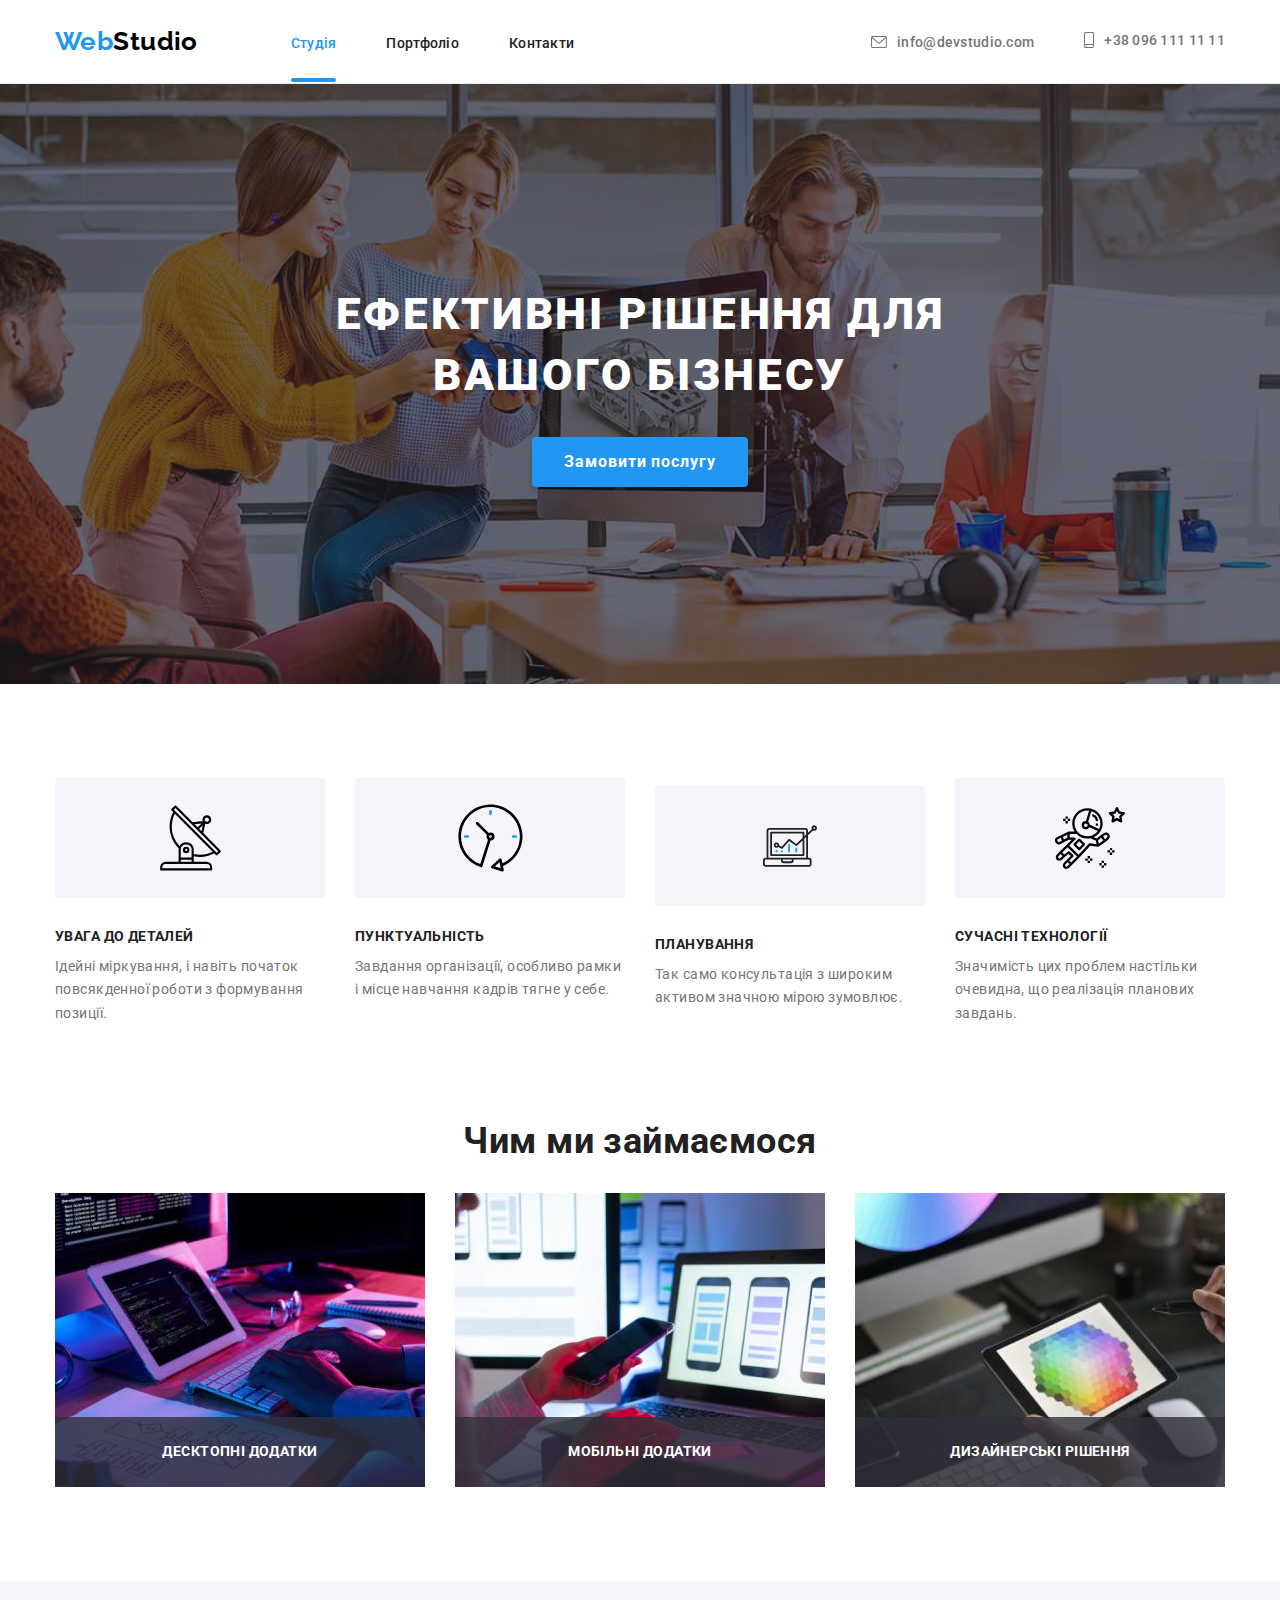
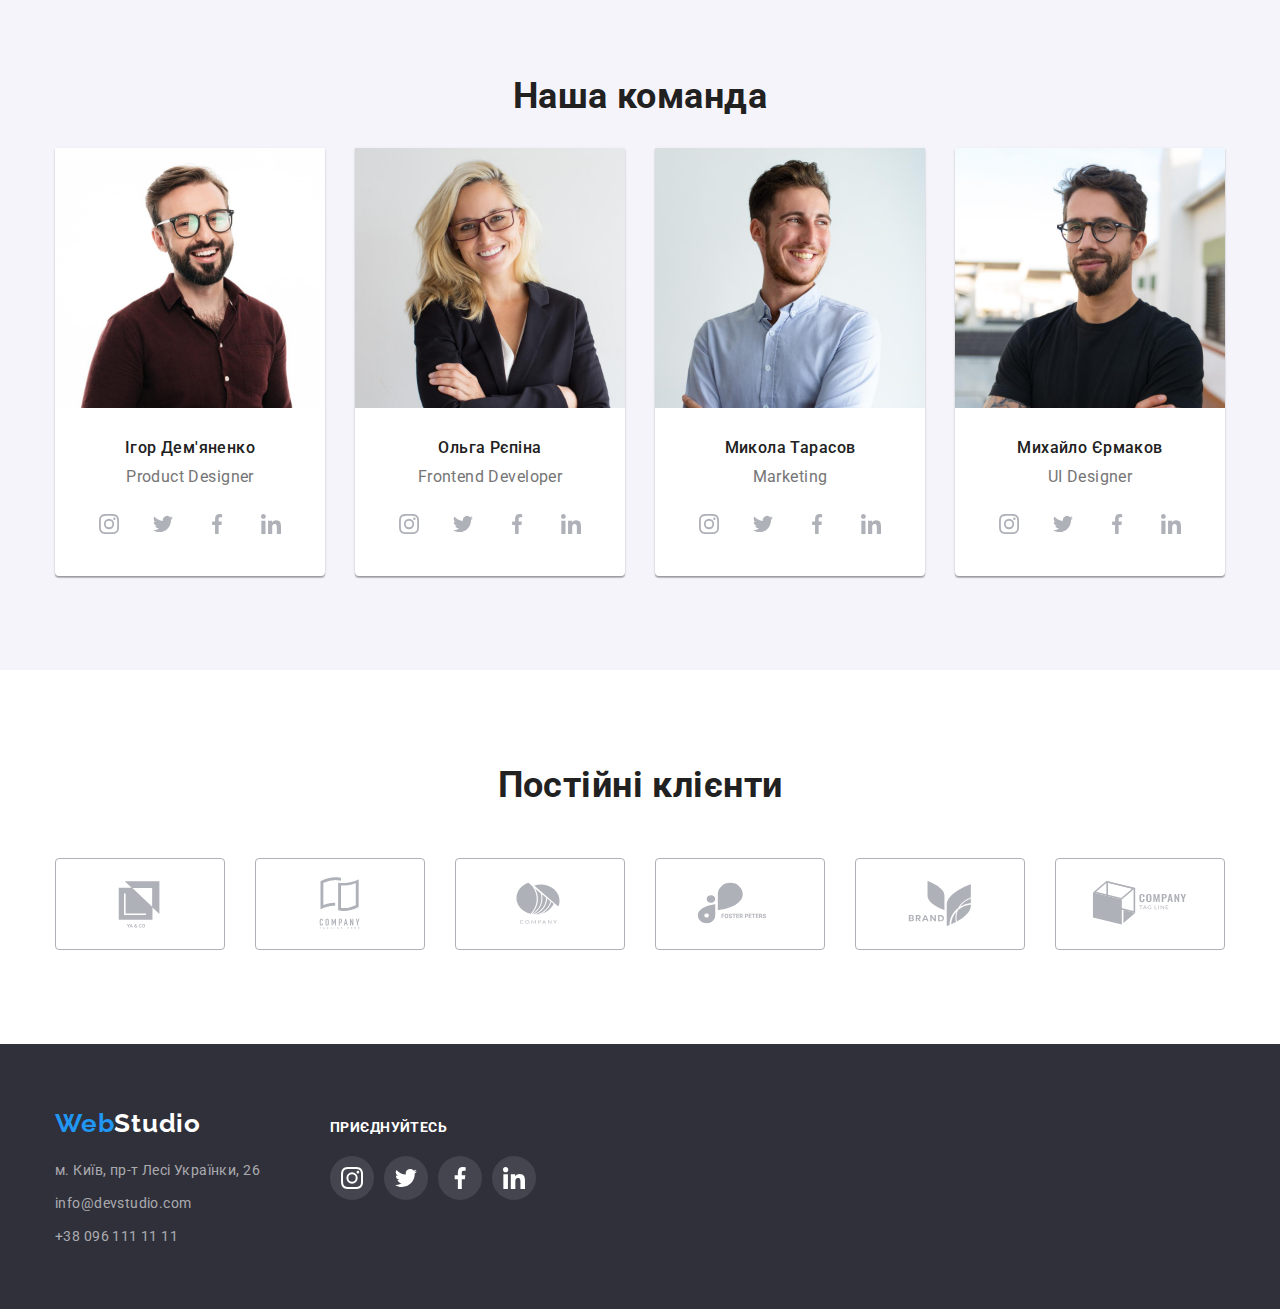
==== index.html @ 20149595 "Base" ====
<!DOCTYPE html>
<html lang="uk">

<head>
    <meta charset="UTF-8">
    <meta http-equiv="X-UA-Compatible" content="IE=edge">
    <meta name="viewport" content="width=device-width, initial-scale=1.0">
    <link rel="preconnect" href="https://fonts.googleapis.com">
    <link rel="preconnect" href="https://fonts.gstatic.com" crossorigin>
    <link
        href="https://fonts.googleapis.com/css2?family=Raleway:wght@400;700&family=Roboto:wght@400;500;700;900&display=swap"
        rel="stylesheet">    
    <title>Студія</title>
    <link rel="stylesheet" href="https://cdnjs.cloudflare.com/ajax/libs/modern-normalize/1.1.0/modern-normalize.min.css">
        <link rel="stylesheet" href="css/styles.css">

</head>

<body>

    <!-- Site header -->
    <header class="header">
        <div class="container main-nav">
            <nav class="nav">
                <a class="nav-logo" href="./index.html"><span class="web">Web</span><span
                        class="studio-nav">Studio</span></a>
    
                <ul class="site-nav list">
                    <li class="item"><a class="underline current" href="./index.html">Студія</a>
                    </li>
                    <li class="item"><a class="underline" href="./portfolio.html">Портфоліо</a></li>
                    <li class="item"><a class="underline" href="/contact">Контакти</a></li>
                </ul>
            </nav>
    
            <ul class="link-contact list">
                
                <li class="contact-item">
                    <a class="contact" href="mailto:info@devstudio.com">
                    <svg class="icon-nav-1" width="16px" height="12px">
                        <use href="./images/symbol-defs.svg#icon-envelope">
                        </use>
                    </svg>info@devstudio.com
                    </a>    
                </li>

                <li class="contact-item"><a class="contact" href="tel:+380961111111">
                <svg class="icon-nav-2" width="10px" height="16px">
                    <use href="./images/symbol-defs.svg#icon-smartphone">
                    </use>
                </svg>+38 096 111 11 11
                </a>
            </li>
            </ul>
        </div>
    </header>
    <main>

        <!--Hero-->
<section  class="hero">
    <h1 class="hero-title">Ефективні рішення для <br /> вашого бізнесу</h1>
    <button class="hero-button" type="button" data-modal-open>
        Замовити послугу       
    </button>
            
<div class="backdrop  is-hidden" data-modal>
    <div class="modal">
                <button class="modal-button" data-modal-close>
                    <svg width="17" height="17">
                    <use href="./images/symbol-defs-close.svg#icon-close-black-1-1">
                    </use>
                </button>
    </div>
</div>

</section>

     
<!-- Features -->
        <section class="features">
            <h2 class="is-hidden">Особливості</h2>

<div class="container">
    <ul class="list">

        <!-- feature-1 -->
        <li class="feature">

            <div class="feature-container">
                <svg class="features-item" width="65" height="70">
                    <use href="./images/symbol-defs.svg#icon-antenna">
                    </use>
                </svg>
            </div>
            
            <h3 class="feature-title">УВАГА ДО ДЕТАЛЕЙ</h3>
            <p class="feature-text">
                Ідейні міркування, і навіть початок повсякденної роботи з формування позиції.
            </p>
        </li>

        <!-- feature-2 -->
        <li class="feature">

            <div class="feature-container">
                <svg class="features-item" width="67" height="70">
                    <use href="./images/symbol-defs.svg#icon-clock">
                    </use>
                </svg>
            </div>
            
            <h3 class="feature-title">ПУНКТУАЛЬНІСТЬ</h3>
            <p class="feature-text">
                Завдання організації, особливо рамки і місце навчання кадрів тягне у себе.
            </p>
        </li>

        <!-- feature-3 -->
        <li class="feature">

            <div class="feature-container">
                <svg class="features-item" width="70" height="54">
                    <use href="./images/symbol-defs.svg#icon-diagram">
                    </use>
                </svg>
            </div>
            
            <h3 class="feature-title">ПЛАНУВАННЯ</h3>
            <p class="feature-text">
                Так само консультація з широким активом значною мірою зумовлює.
            </p>
        </li>

        <!-- feature-4 -->
        <li class="feature">

            <div class="feature-container">
                <svg class="features-item" width="70" height="70">
                    <use href="./images/symbol-defs.svg#icon-astronaut">
                    </use>
                </svg>
            </div>
            
            <h3 class="feature-title">СУЧАСНІ ТЕХНОЛОГІЇ</h3>
            <p class="feature-text">
                Значимість цих проблем настільки очевидна, що реалізація планових завдань.
            </p>

        </li>
</ul>
            </div>
        </section>

                <!-- work -->
        <section class="work">
            <div class="container">
                <h2 class="work-title">
                            Чим ми займаємося
                </h2>
                        <ul class="list box">
                            <li class="work-item">
                                <div class="img-box">
                                    <img src="images/img1.jpg" alt="робота на клавіатурі перед монітором" class="work-foto" width="370">
                                    <p class="label">Десктопні додатки</p>
                                </div>
                                
                            </li>
                            <li class="work-item">
                                <div class="img-box">
                                    <img src="images/img2.jpg" alt="робота на телефоны" class="work-foto" width="370">
                                    <p class="label">Мобільні додатки</p>
                                </div>
                                
                            </li>
                            <li class="work-item">
                                <div class="img-box">
                                    <img src="images/img3.jpg" alt="робота на планшеты" class="work-foto" width="370">
                                    <p class="label">Дизайнерські рішення</p>
                                    </li>
                                </div>
                                
                        </ul>

            </div>
                    
        </section>
      
                <!-- team -->
        <section class="team">
            <div class="container">
                <h2 class="team-title">
                    Наша команда
                </h2>

                <ul class="list">
                    <!-- Team card 1 -->

                    <li class="team-card">
                        <img src="images/img4.jpg" alt="робота на клавіатурі перед монітором" width="270">
                        <h3 class="team-title-foto">Ігор Дем'яненко</h3>
                        <p class="team-text-foto">Product Designer</p>
                        <ul class="actions-team">
                            <li class="actions-retreat">
                                <a class="social-link-team" href="https://www.instagram.com/" target="_blank">
                                    <svg class="social-icon-team" width="20px" height="20px">
                                        <use href="./images/symbol-defs.svg#icon-instagram">
                                        </use>
                                    </svg>
                                </a>
                        
                            </li>
                            <li class="actions-retreat">
                                <a class="social-link-team" href="https://twitter.com/" target="_blank">
                                    <svg class="social-icon-team" width="20px" height="20px">
                                        <use href="./images/symbol-defs.svg#icon-twitter">
                                        </use>
                                    </svg>
                                </a>
                            </li>
                        
                            <li class="actions-retreat">
                                <a class="social-link-team" href="https://www.facebook.com/" target="_blank">
                                    <svg class="social-icon-team"  width="20px" height="20px">
                                        <use href="./images/symbol-defs.svg#icon-facebook">
                                        </use>
                                    </svg>
                                </a>
                            </li>
                        
                            <li class="actions-retreat">
                                <a class="social-link-team" href="https://www.linkedin.com/ target=" _blank">
                                    <svg class="social-icon-team"  width="20px" height="20px">
                                        <use href="./images/symbol-defs.svg#icon-linkedin">
                                        </use>
                                    </svg>
                                </a>
                            </li>
                        </ul>

                    </li>


                    <!-- Team card 2 -->
                    <li class="team-card">
                        <img src="images/img5.jpg" alt="робота на клавіатурі перед монітором" width="270">
                        <h3 class="team-title-foto">Ольга Рєпіна</h3>
                        <p class="team-text-foto">Frontend Developer</p>
                        <ul class="actions-team">
                            <li class="actions-retreat">
                                <a class="social-link-team" href="https://www.instagram.com/" target="_blank">
                                    <svg class="social-icon-team" width="20px" height="20px">
                                        <use href="./images/symbol-defs.svg#icon-instagram">
                                        </use>
                                    </svg>
                                </a>
                        
                            </li>
                            <li class="actions-retreat">
                                <a class="social-link-team" href="https://twitter.com/" target="_blank">
                                    <svg class="social-icon-team" width="20px" height="20px">
                                        <use href="./images/symbol-defs.svg#icon-twitter">
                                        </use>
                                    </svg>
                                </a>
                            </li>
                        
                            <li class="actions-retreat">
                                <a class="social-link-team" href="https://www.facebook.com/" target="_blank">
                                    <svg class="social-icon-team" width="20px" height="20px">
                                        <use href="./images/symbol-defs.svg#icon-facebook">
                                        </use>
                                    </svg>
                                </a>
                            </li>
                        
                            <li class="actions-retreat">
                                <a class="social-link-team" href="https://www.linkedin.com/ target=" _blank">
                                    <svg class="social-icon-team" width="20px" height="20px">
                                        <use href="./images/symbol-defs.svg#icon-linkedin">
                                        </use>
                                    </svg>
                                </a>
                            </li>
                        </ul>
                    </li>

                    <!-- Team card 3 -->
                    <li class="team-card">
                        <img src="images/img6.jpg" alt="робота на клавіатурі перед монітором" width="270">
                        <h3 class="team-title-foto">Микола Тарасов</h3>
                        <p class="team-text-foto">Marketing</p>
                        <ul class="actions-team">
                            <li class="actions-retreat">
                                <a class="social-link-team" href="https://www.instagram.com/" target="_blank">
                                    <svg class="social-icon-team" width="20px" height="20px">
                                        <use href="./images/symbol-defs.svg#icon-instagram">
                                        </use>
                                    </svg>
                                </a>
                        
                            </li>
                            <li class="actions-retreat">
                                <a class="social-link-team" href="https://twitter.com/" target="_blank">
                                    <svg class="social-icon-team" width="20px" height="20px">
                                        <use href="./images/symbol-defs.svg#icon-twitter">
                                        </use>
                                    </svg>
                                </a>
                            </li>
                        
                            <li class="actions-retreat">
                                <a class="social-link-team" href="https://www.facebook.com/" target="_blank">
                                    <svg class="social-icon-team" width="20px" height="20px">
                                        <use href="./images/symbol-defs.svg#icon-facebook">
                                        </use>
                                    </svg>
                                </a>
                            </li>
                        
                            <li class="actions-retreat">
                                <a class="social-link-team" href="https://www.linkedin.com/ target=" _blank">
                                    <svg class="social-icon-team" width="20px" height="20px">
                                        <use href="./images/symbol-defs.svg#icon-linkedin">
                                        </use>
                                    </svg>
                                </a>
                            </li>
                        </ul>
                    </li>

                    <!-- Team card 4 -->
                    <li class="team-card">
                        <img src="images/img7.jpg" alt="робота на клавіатурі перед монітором" width="270">
                        <h3 class="team-title-foto">Михайло Єрмаков</h3>
                        <p class="team-text-foto">UI Designer</p>
                        <ul class="actions-team">
                            <li class="actions-retreat">
                                <a class="social-link-team" href="https://www.instagram.com/" target="_blank">
                                    <svg class="social-icon-team" width="20px" height="20px">
                                        <use href="./images/symbol-defs.svg#icon-instagram">
                                        </use>
                                    </svg>
                                </a>
                        
                            </li>
                            <li class="actions-retreat">
                                <a class="social-link-team" href="https://twitter.com/" target="_blank">
                                    <svg class="social-icon-team" width="20px" height="20px">
                                        <use href="./images/symbol-defs.svg#icon-twitter">
                                        </use>
                                    </svg>
                                </a>
                            </li>
                        
                            <li class="actions-retreat">
                                <a class="social-link-team" href="https://www.facebook.com/" target="_blank">
                                    <svg class="social-icon-team" width="20px" height="20px">
                                        <use href="./images/symbol-defs.svg#icon-facebook">
                                        </use>
                                    </svg>
                                </a>
                            </li>
                        
                            <li class="actions-retreat">
                                <a class="social-link-team" href="https://www.linkedin.com/ target=" _blank">
                                    <svg class="social-icon-team" width="20px" height="20px">
                                        <use href="./images/symbol-defs.svg#icon-linkedin">
                                        </use>
                                    </svg>
                                </a>
                            </li>
                        </ul>
                    </li>

                </ul>
            </div>
        </section>

        <!-- customers -->
        <section class="customers">
            <div class="container">
                <h2 class="customers-title">
                    Постійні клієнти
                </h2>
                     
                        <ul class="customers-list">
                            
        <!-- customer 1 -->
                            <li class="client">
                                <a class="company-link" href="" target="_blank">
                                    <svg class="company-logo" width="106" height="60">
                                        <use href="./images/symbol-defs.svg#icon-logo-1">
                                        </use>
                                    </svg>
                                </a>


    <!-- customer 2 -->
                        <li class="client">
                            <a class="company-link" href="" target="_blank">
                                <svg class="company-logo" width="106" height="60">
                                    <use href="./images/symbol-defs.svg#icon-logo-2">
                                    </use>
                                </svg>
                            </a>

    <!-- customer 3 -->
                <li class="client">
                    <a class="company-link" href="" target="_blank">
                        <svg class="company-logo" width="106" height="60">
                            <use href="./images/symbol-defs.svg#icon-logo-3">
                            </use>
                        </svg>
                    </a>

    <!-- customer 4 -->
        <li class="client">
            <a class="company-link" href="" target="_blank">
                <svg class="company-logo" width="106" height="60">
                    <use href="./images/symbol-defs.svg#icon-logo-4">
                    </use>
                </svg>
            </a>

    <!-- customer 5 -->
            <li class="client">
                <a class="company-link" href="" target="_blank">
                    <svg class="company-logo" width="106" height="60">
                        <use href="./images/symbol-defs.svg#icon-logo-5">
                        </use>
                    </svg>
                </a>

    <!-- customer 6 -->
                <li class="client">
                    <a class="company-link" href="" target="_blank">
                        <svg class="company-logo" width="106" height="60">
                            <use href="./images/symbol-defs.svg#icon-logo-6">
                            </use>
                        </svg>
                    </a>
                </ul>
            </div>
        </section>

    </main>

    <!--  Footer -->
    <footer class="footer">
        <div class="container">
            <div class="list">
                <!-- address -->
                <div>
                    <!-- Logo -->
                    <a class="webstudio-footer underline" href="./index.html"><span class="web">Web</span><span
                            class="studio">Studio</span></a>
                
                    <!-- address -->
                    <address class="address">
                        <ul class="link-footer">
                            <li class="address-link"><a
                                    href="https://www.google.com/maps/place/%D0%B1%D1%83%D0%BB%D1%8C%D0%B2%D0%B0%D1%80+%D0%9B%D0%B5%D1%81%D1%96+%D0%A3%D0%BA%D1%80%D0%B0%D1%97%D0%BD%D0%BA%D0%B8,+26,+%D0%9A%D0%B8%D1%97%D0%B2,+02000/data=!4m2!3m1!1s0x40d4cf0e033ecbe9:0x57a4dffefec77da0?sa=X&ved=2ahUKEwiPptK92_36AhXBwosKHbMfA9IQ8gF6BAgJEAE"
                                    target="_blank">м. Київ, пр-т Лесі Українки, 26</a></li>
                            <li class="address-link"><a href="mailto:info@devstudio.com">info@devstudio.com</a></li>
                            <li class="address-link"><a href="tel:+380961111111">+38 096 111 11 11</a></li>
                        </ul>
                
                    </address>
                </div>
                
                
                <div class="socials">
                    <!-- Social actions -->
                    <p class="social-title">
                            приєднуйтесь
                    </p>
                        <ul class="actions">
                            <li class="actions-retreat">
                                <a class="social-link" href="https://www.instagram.com/" target="_blank">
                                    <svg class="social-icon" width="22" height="22">
                                        <use href="./images/symbol-defs.svg#icon-instagram">
                                        </use>
                                    </svg>
                                </a>
                
                            </li>
                            <li class="actions-retreat">
                                <a class="social-link" href="https://twitter.com/" target="_blank">
                                    <svg class="social-icon" width="22" height="22">
                                        <use href="./images/symbol-defs.svg#icon-twitter">
                                        </use>
                                    </svg>
                                </a>
                            </li>
                
                            <li class="actions-retreat">
                                <a class="social-link" href="https://www.facebook.com/" target="_blank">
                                    <svg class="social-icon" width="22" height="22">
                                        <use href="./images/symbol-defs.svg#icon-facebook">
                                        </use>
                                    </svg>
                                </a>
                            </li>
                
                            <li class="actions-retreat">
                                <a class="social-link" href="https://www.linkedin.com/ target=" _blank">
                                    <svg class="social-icon" width="22" height="22">
                                        <use href="./images/symbol-defs.svg#icon-linkedin">
                                        </use>
                                    </svg>
                                </a>
                            </li>
                </div>
            </div>
         </div>
    </footer>
<script src="./js/modal.js"></script>
</body>

</html>
---- css/styles.css ----
html {
    box-sizing: border-box;
    
}

*,
*::before,
*::after {
    box-sizing: inherit;
}

/* color themes */
:root {
    --link-color: #2196F3;
    --text-color: #212121;
    --studio-nav-color: #000000;
    --text-main-color: #757575;
    --background-color: #FFFFFF;
    --link-footer-color: rgba(255, 255, 255, 0.6);
    --footer-portfolio-color: #2F303A;
    --about-backgraund-color: #F5F5F5;
    --backgraund-team-color: #F5F4FA;
    --projet-border-color: #EEEEEE;
    --box-shadow: rgba(0, 0, 0, 0.12);
    --main-button-color: #188CE8;
    --box-shadow-main-button: rgba(0, 0, 0, 0.12);
    --border-bottom-color: #ECECEC;
    --backgraund-social-color: rgba(255, 255, 255, 0.1);
    --actions-team-color: #AFB1B8;
    --social-actions-color: #2F303A;
    --product-actions-color: rgba(33, 150, 243, 0.9);
    --label-bg-collor:rgba(47, 48, 58, 0.8);
}


/* встановлюэмо фон і шрифт */
body {
    margin: 0;
    font-family: 'Roboto', sans-serif;
    background-color: var(--background-color);
    font-size: 14px;
    line-height: 1.7;
    letter-spacing: 0.03em;
    color: var(--text-main-color);
        }

        /* Утиліти */

.container {
    width: 1200px;
    padding-left: 15px;
    padding-right: 15px;
    margin: 0 auto;
}

                .container ul{
                    list-style: none;
                }

.list {
    display: flex;
    align-items: baseline;
    padding: 0;
    margin: 0;
}

.work-title,
.team-title,
.customers-title {

    font-weight: 700;
    font-size: 36px;
    line-height: 1.2;
    text-align: center;
    color: var(--text-color);
    margin-bottom: 50;
    margin-top: 0;
}

/* Main-Nav */
.main-nav {
    display: flex;
    align-items: center;
    
}

.nav {
    display: flex;
    align-items: center;
}
/* Nav */

.site-nav {
    display: flex;
    margin-left: 93px;
    
}

.site-nav .item:not(:last-child)
{
    margin-right: 50px
}

.site-nav a{
    display: block;

    font-weight: 500;
        font-size: 14px;
        line-height: 1.2;
        letter-spacing: 0.02em;
        text-decoration: none;
    color: var(--text-color);
    transition: color 250ms cubic-bezier(0.4, 0, 0.2, 1);
}

.site-nav a:hover,
.site-nav a:focus {
    color: var(--link-color);
}

.site-nav .underline.current {
    color: var(--link-color);
    position: relative;
        }

.link-contact {
    display: flex;
    margin-left: auto;
}

/* Робимо лівий margin для всіх елементів окрім першого */
.link-contact .contact-item + .contact-item {
    margin-left: 50px;
}

.underline {
    display: block;
      }

.underline.current::after {

        display: inline-block;
        position: absolute;
        content: "";
        left: 0px;
        bottom: 0px;
    
        width: 100%;
        height: 4px;
    
        border-radius: 2px;
        background-color: var(--link-color);
}

.contact {
    display: flex;
    align-items: center;
    color: var(--text-main-color);
    text-decoration: none;
    transition: color 250ms cubic-bezier(0.4, 0, 0.2, 1);
  }

.contact-item {
    display: inline-flex;
    align-items: center;
    padding-top: 32px;
    padding-bottom: 32px;

    font-weight: 500;
    font-size: 14px;
    line-height: 1.2;
    letter-spacing: 0.02em;
    }

.icon-nav-1,
.icon-nav-2 {   
    fill: currentColor;
    margin-right: 10px;
}

.contact:hover,
.contact:focus {
    color: var(--link-color);
}

.header {
       /* header line  */
           border-bottom-width: 1px;
    border-bottom-style: solid;
    border-bottom-color: var(--border-bottom-color);
   }

.nav-logo {    
    display: block;
    padding-top: 24px;
    padding-bottom: 24px;

    font-family: 'Raleway', sans-serif;
    font-weight: 700;
    font-size: 26px;
    line-height: 1.2;
    text-decoration: none;
}

.web {
    color: var(--link-color);
}

.studio {
    color: var(--background-color);
}

.studio-nav {
    color: var(--studio-nav-color);
}

.item a {
    padding-top: 34px;
    padding-bottom: 30px;
}

/* hero */

.hero {  
    padding-top: 200px;
    padding-bottom: 200px;
    margin-left: auto;
    margin-right: auto;
    margin-top: 0;
    
    height: 600px;
    max-width: 1600px;
    text-align: center;
    background-repeat: no-repeat;
    background-color: var(--footer-portfolio-color);
    background-position: center;
    background-image: linear-gradient(to right,
            rgba(47, 48, 58, 0.4),
            rgba(47, 48, 58, 0.4)),
        url("../images/herobackgraund.jpg");
        
}

.hero-title {
        margin-bottom: 30px;
        margin-top: 0;
        font-weight: 900;
        font-size: 44px;
        line-height: 1.4;
        letter-spacing: 0.06em;
        text-transform: uppercase;    
        color: var(--background-color);
        
}

.hero-button {
    padding: 10px 32px;
   
        
    font-family: inherit;
    font-weight: 700;
    font-size: 16px;
    line-height: 1.9;
    letter-spacing: 0.06em;
        background-color: var(--link-color);
    box-shadow: 0px 4px 4px var(--box-shadow-main-button);
    border: none;
    border-radius: 4px;
    color: var(--background-color);
    cursor: pointer;
    transition: box-shadow 250ms cubic-bezier(0.4, 0, 0.2, 1), background-color 250ms cubic-bezier(0.4, 0, 0.2, 1), border-radius 250ms cubic-bezier(0.4, 0, 0.2, 1);
   
    }

.hero-button:hover,
.hero-button:focus {
    background-color: var(--main-button-color);
    box-shadow: 0px 4px 4px var(--box-shadow-main-button);
    border-radius: 4px
}


.about-backgraund {   
    background-color: var(--about-backgraund-color);
}

.backdrop {
    position: fixed;
    top: 0;
    left: 0;
    
    width: 100%;
    height: 100%;

    background-color: rgba(0, 0, 0, 0.2);
}

.backdrop.is-hidden {
    opacity: 0;
    pointer-events: none;
}

    .modal {
        position: absolute;
        top: 50%;
        left: 50%;
        transform: translate(-50%, -50%);
        padding: 15px;

        min-width: 528px;
        min-height: 581px;

            background-color: var(--background-color);
            box-shadow: 0px 1px 3px rgba(0, 0, 0, 0.12), 0px 1px 1px rgba(0, 0, 0, 0.14), 0px 2px 1px rgba(0, 0, 0, 0.2);
            border-radius: 4px;

    }

    .modal-button {
        position: absolute;
        display: flex;
        justify-content: center;
        align-items: center;
        padding: 0;
        top: 8px;
        right: 8px;

        width: 30px;
        height: 30px;

        border: 1px solid rgba(0, 0, 0, 0.1);
        cursor: pointer;
        border-radius: 50%;
        background-color: var(--background-color);
        fill: var(--studio-nav-color);

            }
                 

/* features */

.feature {
    display: block;
    margin-right: 30px;
}
        .feature:nth-child(4n) {
            margin-right: 0;
        }

.feature-container {
    display: flex;
    align-items: center;
    justify-content: center;

    width: 270px;
    height: 120px;

    background-color: var(--backgraund-team-color);
    border-radius: 4px;
}

.features-item {
    background-color: var(--backgraund-team-color);
   }

.features {
    
    padding-bottom: 94px;
    padding-top: 94px;

    font-size: 14px;
    line-height: 1.7;
}

.feature-title {
    margin-top: 30px;
    margin-bottom: 10px;

    font-weight: 700;
    font-size: 14px;
    line-height: 1.2;

    text-transform: uppercase;
    color: var(--text-color);
}

.feature-text {
margin-top: 0;
margin-bottom: 0;
}

.list .features-item+.features-item {
    margin-left: 30px;
}

/* work */

.project-container, .team-card, .list img {
    display: block;
    width: 100%;
    height: auto

}
.work {
    padding-bottom: 94px;
    padding-top:0;
}

.list .work-item+.work-item {
    margin-left: 30px;
}

.img-box {
position: relative;
}

.label {
    position: absolute;
    bottom: 0;
    margin: 0;
    padding-top: 27px;
    padding-bottom: 27px;

        width: 100%;
        font-weight: 700;
        font-size: 14px;
        line-height: 1.14;
        text-align: center;
        text-transform: uppercase;

        color: var(--background-color);
        background-color: var(--label-bg-collor);
}

/* team */
.team {
  background-color: var(--backgraund-team-color);
padding-bottom: 94px;
padding-top: 94px;
}

.list .team-card+.team-card {
    margin-left: 30px;
}
.team-card {  
    
        background-color: var(--background-color);
        box-shadow: 0px 1px 3px var(--box-shadow), 0px 1px 1px rgba(0, 0, 0, 0.14), 0px 2px 1px rgba(0, 0, 0, 0.2);
        border-radius: 0px 0px 4px 4px;
        margin-top: 0;
} 

.team-title-foto {

    font-weight: 500;
    font-size: 16px;
    line-height: 1.2;
    text-align: center;
    color: var(--text-color);
    margin-bottom: 10px;
        margin-top: 0;
        padding-top: 30px;
}

.team-text-foto {
    font-size: 16px;
    line-height: 1.2;
    text-align: center;
    color: var(--text-main-color);
    margin-bottom: 16px;
        margin-top: 0;
    }

.actions-team {

    display: flex;
    padding: 0 32px 30px;
    margin: 0;
}

.social-link-team {
    display: flex;
    padding: 0;
    border: none;
    cursor: pointer;
    width: 44px;
    height: 44px;
    border-radius: 50%;
    fill: var(--actions-team-color);
    background-color: var(--background-color);
    align-items: center;
    justify-content: center;
    transition: fill 250ms cubic-bezier(0.4, 0, 0.2, 1), background-color 250ms cubic-bezier(0.4, 0, 0.2, 1);    
}

.social-link-team:hover,
.social-link-team:focus
 {
    fill: var(--background-color);
    background-color: var(--link-color);
}

/* customers */

.customers {
    padding-top: 94px;
    padding-bottom: 94px;
}

.customers-title {
    margin-bottom: 50px;
    
        font-weight: 700;
        font-size: 36px;
        line-height: 1.2;
        text-align: center;
        color: var(--text-color);
}

.customers-list {
display: flex;
    padding: 0 0;
    margin: 0;
    background-color: var(--background-color);
}

.client {
    margin-right: 30px;
}

.client:last-child {
    margin-right: 0;
}

.company-link {
display: flex;
    padding: 0;
    border: none;
    cursor: pointer;
    width: 170px;
    height: 92px;
    fill: var(--actions-team-color);
    background-color: var(--background-color);
    align-items: center;
    justify-content: center;
    border: 1px solid var(--actions-team-color);
    border-radius: 4px;
    transition: fill 250ms cubic-bezier(0.4, 0, 0.2, 1), border-color 250ms cubic-bezier(0.4, 0, 0.2, 1);
}

            .company-link:hover,
            .company-link:focus {
                fill: var(--link-color);
                border-color: var(--link-color);
            }

/* Portfolio */

.section {
    padding-bottom: 94px;
    padding-top: 94px;
}

/* pointers */
.is-hidden {
       position: absolute;
        width: 1px;
        height: 1px;
        margin: -1px;
        border: 0;
        padding: 0;
        white-space: nowrap;
        clip-path: inset(100%);
        clip: rect(0 0 0 0);
        overflow: hidden;
    }

.filter-list {
    display: flex;
    justify-content: center;
    padding: 0;
}

.pointers {
    margin-top: 0;
    margin-bottom: 50px;
    }

.pointers button {

    padding: 6px 22px;
        
    background-color: var(--backgraund-team-color);
    font-weight: 500;
    border-radius: 4px;
    font-size: 16px;
    line-height: 1.6;
    color: var(--text-color);
    border: none;
    cursor: pointer;
    transition: background-color 250ms cubic-bezier(0.4, 0, 0.2, 1), box-shadow 250ms cubic-bezier(0.4, 0, 0.2, 1);
}

.pointers button:hover,
.pointers button:focus {
    background-color: var(--link-color);
        box-shadow: 0px 3px 1px rgba(0, 0, 0, 0.1), 0px 1px 2px rgba(0, 0, 0, 0.08), 0px 2px 2px rgba(0, 0, 0, 0.12);
        color: var(--background-color);
}

.filter-list .filter-container {
margin-right: 8px;
}
            .filter-container:nth-child(5n) {
               margin-right: 0;
           }

/* projets */

.flex-container {
flex-wrap: wrap;
}

.project-container {

margin-right: 30px;
margin-bottom: 30px;

width: calc((100% - 60px) / 3);

box-sizing: border-box;
background: var(--background-color);
}
       
.project-container:nth-child(3n) {
    margin-right: 0;
}

.project-container:nth-last-child(-n + 3) {
    margin-bottom: 0;
}

.project-link {
    display: block;
    text-decoration: none;
    transition: box-shadow 250ms cubic-bezier(0.4, 0, 0.2, 1);
}

   .project-link:hover,
   .project-link:focus {
       box-shadow: 0px 1px 1px rgba(0, 0, 0, 0.12), 0px 4px 4px rgba(0, 0, 0, 0.06), 1px 4px 6px rgba(0, 0, 0, 0.16);
   }

.project-div-container {
    padding: 20px 24px;
    border-right: 1px solid var(--projet-border-color);
    border-left: 1px solid var(--projet-border-color);
    border-bottom: 1px solid var(--projet-border-color);

}

.section-projects-title {

    margin-bottom: 4px;
    margin-top: 0;

    font-weight: 700;
    font-size: 18px;
    line-height: 2;
    color: var(--text-color);
}

.section-projects-text {

    margin-top: 0;
    margin-bottom: 0;

    font-size: 16px;
    line-height: 1.9;

    color: var(--text-main-color);

}

.product-thumb {
    display: flex;
    position: relative;
    overflow: hidden;
}

.product-actions {
    display: flex;
    position: absolute;
    padding: 63px 24px;
    margin: 0;
    transform: translateY(100%);

    width: 100%;
    height: 100%;

    font-size: 18px;
    line-height: 1.56;
    color: var(--background-color);
    background-color: var(--product-actions-color);
    
        transition-property: transform;
        transition-duration: 250ms;
        transition-timing-function: cubic-bezier(0.4, 0, 0.2, 1);

        /* Можна скорочено:
        transition: opacity 250ms cubic-bezier(0.4, 0, 0.2, 1); */
}
        .project-link:hover .product-actions {
                        transform: translateY(0);
            }

.product-actions-text {
    margin: 0;
}

/* footer */
.footer-portfolio {
    padding-bottom: 60px;
        padding-top: 60px;
        background: var(--footer-portfolio-color);
}

.webstudio-footer {

    margin-bottom: 20px;
    font-family: 'Raleway', sans-serif;
    font-weight: 700;
    font-size: 26px;
    line-height: 1.2;
    letter-spacing: 0.03em;
    text-decoration: none;
    color: var(--link-color);

}

.footer {
    background-color: var(--footer-portfolio-color);
    padding-bottom: 60px;
    padding-top: 60px;
  }

.address {
    font-size: 14px;
    line-height: 1.71;
    font-style: normal;
}

.link-footer {
    padding: 0;
    margin: 0;
    list-style: none;
}

        .link-footer a {
            color: var(--link-footer-color);
            text-decoration: none;
            transition: color 250ms cubic-bezier(0.4, 0, 0.2, 1);
            
        }

            .link-footer a:hover,
            .link-footer a:focus {
                color: var(--background-color);
                            }

.address-link {
    margin-bottom: 9px;
}

        .address-link:nth-child(3n) {
            margin-bottom: 0;
        }


.flex-item {
display: block;
padding: 0;
}

.socials {
    display: block;
    margin-left: 70px;
    
}

.social-title {
    margin-bottom: 20px;    
    margin-top: 16px;

        font-weight: 700;
        font-size: 14px;
        line-height: 1.14;
        letter-spacing: 0.03em;

        text-transform: uppercase;
        color: var(--background-color);
     
}

.actions {
    display: flex;
    padding: 0;
    margin: 0;
    list-style: none;    
    background-color: var(--social-actions-color);
 }

 .actions-retreat {
    margin-right: 10px;
}
        .actions-retreat:last-child {
            margin-right: 0;
        }

.social-link {
display: flex;
padding: 0;
border: none;
cursor: pointer;
width: 44px;
height: 44px;
border-radius: 50%;
fill: var(--background-color);
background-color: rgba(255, 255, 255, 0.1);
align-items: center;
justify-content: center;
transition: background-color 250ms cubic-bezier(0.4, 0, 0.2, 1)
}
        .social-link:hover,
        .social-link:focus
        {
            background-color: var(--link-color);
            }
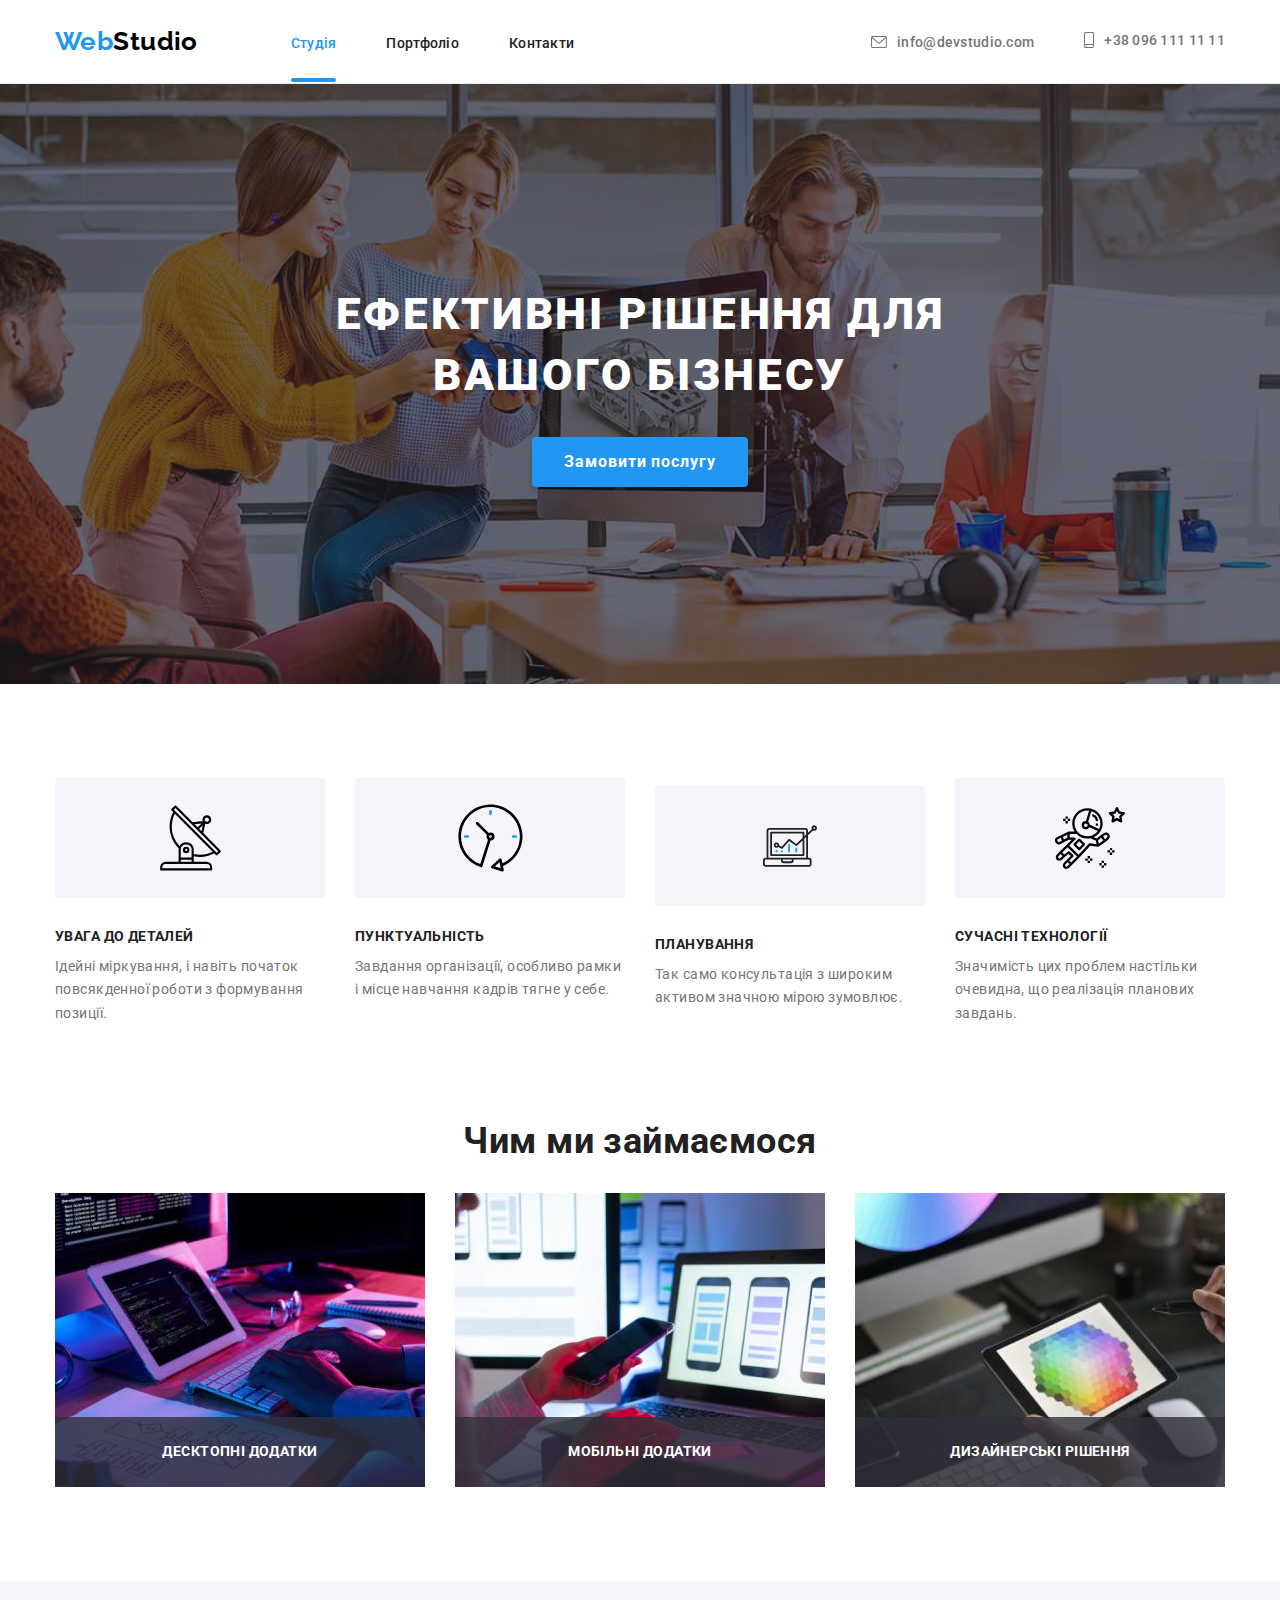
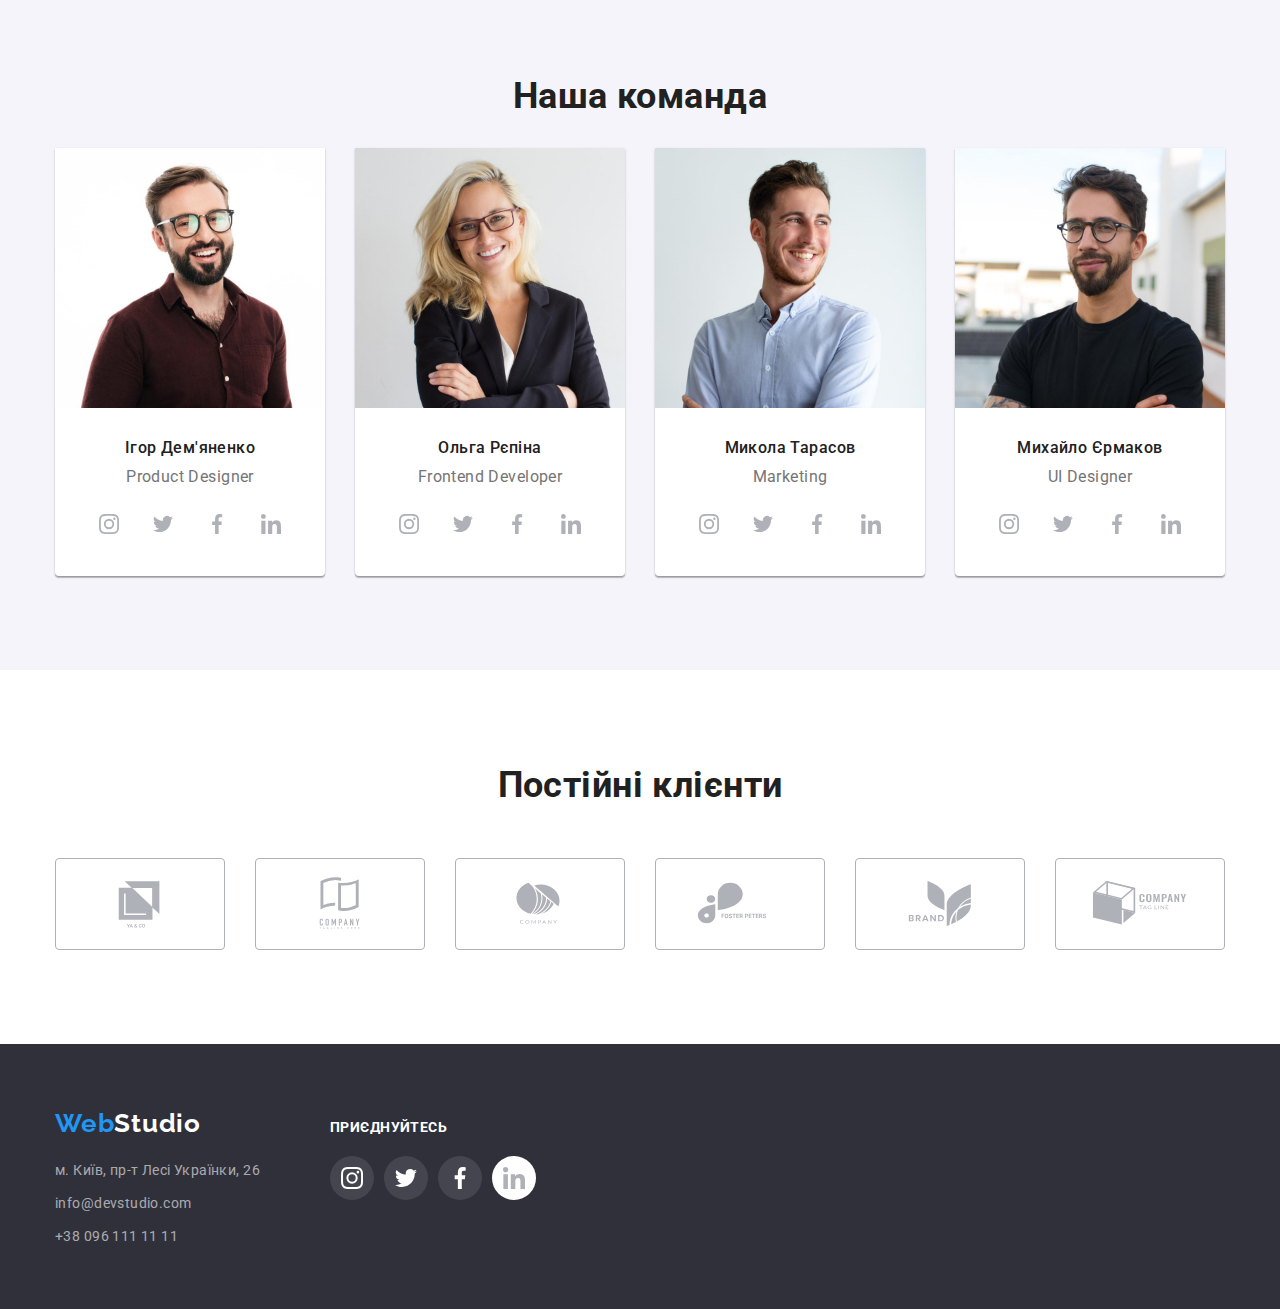
==== commit 8c20f161: "Виправлені синтаксичні помилки в HTML файлі" ====
--- a/index.html
+++ b/index.html
@@ -66,9 +66,10 @@
 <div class="backdrop  is-hidden" data-modal>
     <div class="modal">
                 <button class="modal-button" data-modal-close>
-                    <svg width="17" height="17">
-                    <use href="./images/symbol-defs-close.svg#icon-close-black-1-1">
-                    </use>
+                    <svg width="17px" height="17px">
+                        <use href="./images/symbol-defs-close.svg#icon-close-black-1-1">
+                        </use>
+                    </svg>
                 </button>
     </div>
 </div>
@@ -176,8 +177,8 @@
                                 <div class="img-box">
                                     <img src="images/img3.jpg" alt="робота на планшеты" class="work-foto" width="370">
                                     <p class="label">Дизайнерські рішення</p>
-                                    </li>
                                 </div>
+                            </li>
                                 
                         </ul>
 
@@ -228,7 +229,7 @@
                             </li>
                         
                             <li class="actions-retreat">
-                                <a class="social-link-team" href="https://www.linkedin.com/ target=" _blank">
+                                <a class="social-link-team" href="https://www.linkedin.com/" target="_blank">
                                     <svg class="social-icon-team"  width="20px" height="20px">
                                         <use href="./images/symbol-defs.svg#icon-linkedin">
                                         </use>
@@ -274,7 +275,7 @@
                             </li>
                         
                             <li class="actions-retreat">
-                                <a class="social-link-team" href="https://www.linkedin.com/ target=" _blank">
+                                <a class="social-link-team" href="https://www.linkedin.com/" target="_blank">
                                     <svg class="social-icon-team" width="20px" height="20px">
                                         <use href="./images/symbol-defs.svg#icon-linkedin">
                                         </use>
@@ -318,7 +319,7 @@
                             </li>
                         
                             <li class="actions-retreat">
-                                <a class="social-link-team" href="https://www.linkedin.com/ target=" _blank">
+                                <a class="social-link-team" href="https://www.linkedin.com/" target="_blank">
                                     <svg class="social-icon-team" width="20px" height="20px">
                                         <use href="./images/symbol-defs.svg#icon-linkedin">
                                         </use>
@@ -362,7 +363,7 @@
                             </li>
                         
                             <li class="actions-retreat">
-                                <a class="social-link-team" href="https://www.linkedin.com/ target=" _blank">
+                                <a class="social-link-team" href="https://www.linkedin.com/" target="_blank">
                                     <svg class="social-icon-team" width="20px" height="20px">
                                         <use href="./images/symbol-defs.svg#icon-linkedin">
                                         </use>
@@ -482,8 +483,8 @@
                                         </use>
                                     </svg>
                                 </a>
-                
-                            </li>
+                            </li>
+
                             <li class="actions-retreat">
                                 <a class="social-link" href="https://twitter.com/" target="_blank">
                                     <svg class="social-icon" width="22" height="22">
@@ -503,13 +504,14 @@
                             </li>
                 
                             <li class="actions-retreat">
-                                <a class="social-link" href="https://www.linkedin.com/ target=" _blank">
+                                <a class="social-link-team" href="https://www.linkedin.com/" target="_blank">
                                     <svg class="social-icon" width="22" height="22">
                                         <use href="./images/symbol-defs.svg#icon-linkedin">
                                         </use>
                                     </svg>
                                 </a>
                             </li>
+                        </ul>
                 </div>
             </div>
          </div>
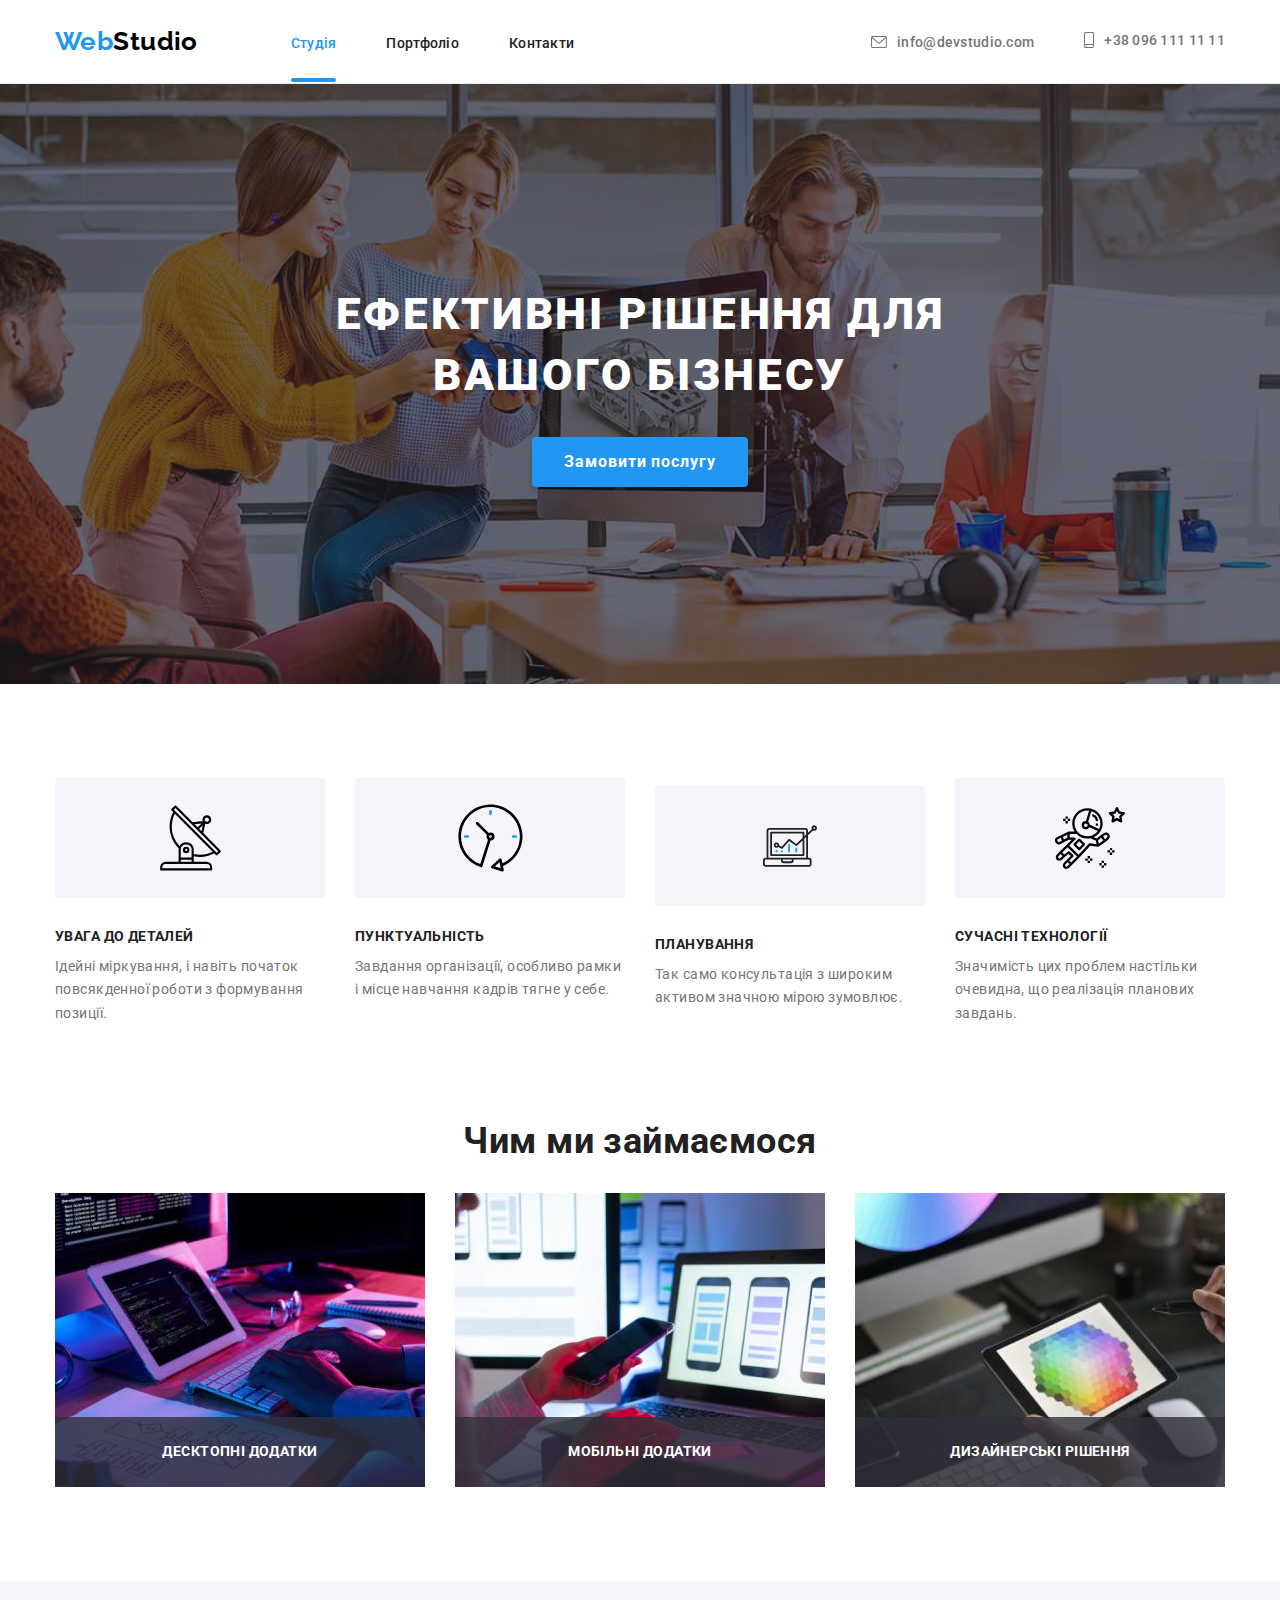
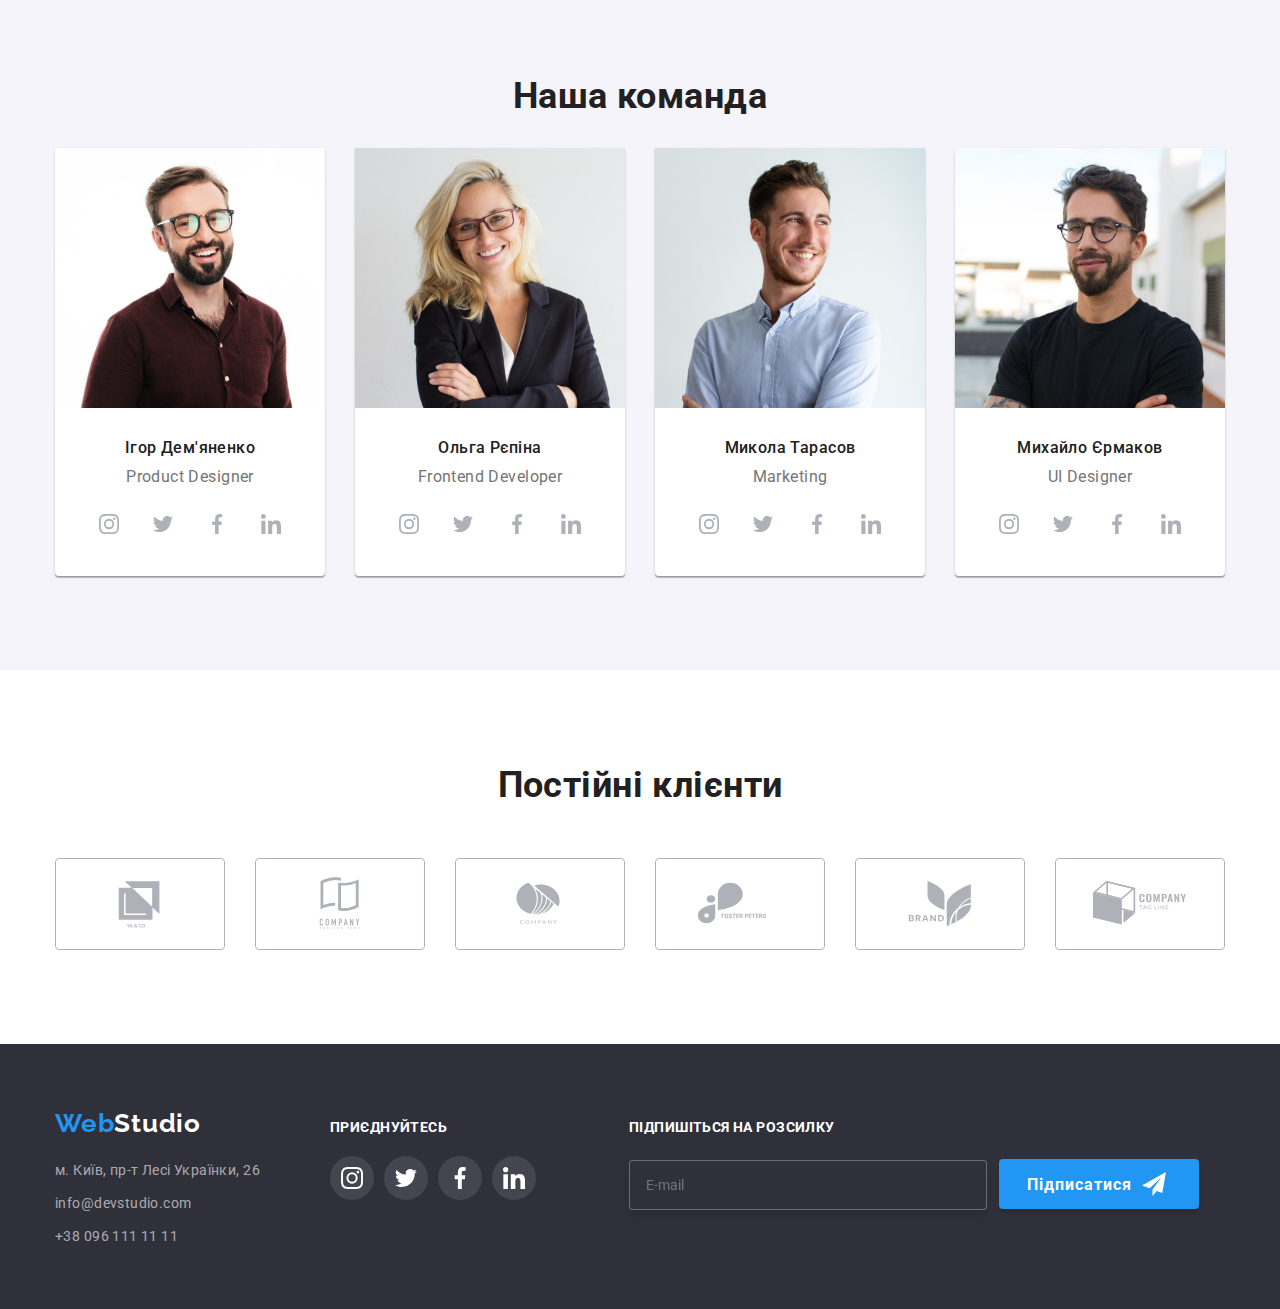
==== commit 0c0b1091: "Виконано оформлення чекбокса" ====
--- a/index.html
+++ b/index.html
@@ -63,19 +63,7 @@
         Замовити послугу       
     </button>
             
-<div class="backdrop  is-hidden" data-modal>
-    <div class="modal">
-                <button class="modal-button" data-modal-close>
-                    <svg width="17px" height="17px">
-                        <use href="./images/symbol-defs-close.svg#icon-close-black-1-1">
-                        </use>
-                    </svg>
-                </button>
-    </div>
-</div>
-
 </section>
-
      
 <!-- Features -->
         <section class="features">
@@ -443,7 +431,7 @@
                 </ul>
             </div>
         </section>
-
+            
     </main>
 
     <!--  Footer -->
@@ -455,7 +443,7 @@
                     <!-- Logo -->
                     <a class="webstudio-footer underline" href="./index.html"><span class="web">Web</span><span
                             class="studio">Studio</span></a>
-                
+    
                     <!-- address -->
                     <address class="address">
                         <ul class="link-footer">
@@ -465,56 +453,131 @@
                             <li class="address-link"><a href="mailto:info@devstudio.com">info@devstudio.com</a></li>
                             <li class="address-link"><a href="tel:+380961111111">+38 096 111 11 11</a></li>
                         </ul>
-                
+    
                     </address>
                 </div>
-                
-                
+    
+    
                 <div class="socials">
                     <!-- Social actions -->
                     <p class="social-title">
-                            приєднуйтесь
+                        приєднуйтесь
                     </p>
-                        <ul class="actions">
-                            <li class="actions-retreat">
-                                <a class="social-link" href="https://www.instagram.com/" target="_blank">
-                                    <svg class="social-icon" width="22" height="22">
-                                        <use href="./images/symbol-defs.svg#icon-instagram">
-                                        </use>
-                                    </svg>
-                                </a>
-                            </li>
-
-                            <li class="actions-retreat">
-                                <a class="social-link" href="https://twitter.com/" target="_blank">
-                                    <svg class="social-icon" width="22" height="22">
-                                        <use href="./images/symbol-defs.svg#icon-twitter">
-                                        </use>
-                                    </svg>
-                                </a>
-                            </li>
-                
-                            <li class="actions-retreat">
-                                <a class="social-link" href="https://www.facebook.com/" target="_blank">
-                                    <svg class="social-icon" width="22" height="22">
-                                        <use href="./images/symbol-defs.svg#icon-facebook">
-                                        </use>
-                                    </svg>
-                                </a>
-                            </li>
-                
-                            <li class="actions-retreat">
-                                <a class="social-link-team" href="https://www.linkedin.com/" target="_blank">
-                                    <svg class="social-icon" width="22" height="22">
-                                        <use href="./images/symbol-defs.svg#icon-linkedin">
-                                        </use>
-                                    </svg>
-                                </a>
-                            </li>
-                        </ul>
+                    <ul class="actions">
+                        <li class="actions-retreat">
+                            <a class="social-link" href="https://www.instagram.com/" target="_blank">
+                                <svg class="social-icon" width="22" height="22">
+                                    <use href="./images/symbol-defs.svg#icon-instagram">
+                                    </use>
+                                </svg>
+                            </a>
+    
+                        </li>
+                        <li class="actions-retreat">
+                            <a class="social-link" href="https://twitter.com/" target="_blank">
+                                <svg class="social-icon" width="22" height="22">
+                                    <use href="./images/symbol-defs.svg#icon-twitter">
+                                    </use>
+                                </svg>
+                            </a>
+                        </li>
+    
+                        <li class="actions-retreat">
+                            <a class="social-link" href="https://www.facebook.com/" target="_blank">
+                                <svg class="social-icon" width="22" height="22">
+                                    <use href="./images/symbol-defs.svg#icon-facebook">
+                                    </use>
+                                </svg>
+                            </a>
+                        </li>
+    
+                        <li class="actions-retreat">
+                            <a class="social-link" href="https://www.linkedin.com/ target=" _blank">
+                                <svg class="social-icon" width="22" height="22">
+                                    <use href="./images/symbol-defs.svg#icon-linkedin">
+                                    </use>
+                                </svg>
+                            </a>
+                        </li>
                 </div>
-            </div>
-         </div>
+    
+                <!-- subscription -->
+                <div class="subscription">
+                    <p class="subscription-text">Підпишіться на розсилку</p>
+                    <div class="subscription-field">
+                        <input type="email" name="mail" id="mail" placeholder="E-mail">
+    
+                        <button class="subscription-button">Підписатися
+                            <svg class="subscription-icon" width="24" height="24">
+                                <use href="./images/icons.svg#icon-send">
+                                </use>
+                            </svg>
+                        </button>
+                    </div>
+                </div>
+            </div>
+        </div>
+
+        <div class="backdrop  is-hidden" data-modal>
+            <div class="modal">
+                <button class="modal-button" data-modal-close>
+                    <svg class="modal-close-icon" width="17px" height="17px">
+                        <use href="./images/symbol-defs-close.svg#icon-close-black-1-1">
+                        </use>
+                    </svg>
+                </button>
+        
+                <b class="modal-title">
+                    Залиште свої дані, ми вам передзвонимо
+                </b>
+                <form>
+        
+                    <div class="form-field">
+                        <label for="name">Ім'я</label>
+                        <input class="form-input" type="text" name="name" id="name">
+                        <svg class="modal-icon" width="12px" height="12px">
+                            <use href="./images/icons.svg#icon-people">
+                            </use>
+                        </svg>
+        
+                    </div>
+        
+                    <div class="form-field">
+                        <label for="tel">Телефон</label>
+                        <input class="form-input" type="tel" name="tel" id="tel">
+                        <svg class="modal-icon" width="13px" height="13px">
+                            <use href="./images/icons.svg#icon-phone">
+                            </use>
+                        </svg>
+                    </div>
+        
+                    <div class="form-field">
+                        <label for="email">Пошта</label>
+                        <input class="form-input" type="email" name="mail" id="mail">
+                        <svg class="modal-icon" width="15px" height="12px">
+                            <use href="./images/icons.svg#icon-mail-2">
+                            </use>
+                        </svg>
+                    </div>
+        
+                    <div class="form-comment">
+                        <label for="coment">Коментар</label>
+                        <textarea class="comment-area" name="coment" id="coment" rows="7"
+                            placeholder="Введіть текст"></textarea>
+                    </div>
+
+                    <label class="label-checkbox">
+                        <input class="checkbox" type="checkbox" name="checkbox">
+                        <span class="icon"></span>
+                            Погоджуюся з розсилкою та приймаю <a class="label-link" href="">Умови
+                            договору</a>
+                    </label>
+        
+                    <button class="submit-button" type="submit">Відправити</button>
+                </form>
+        
+            </div>
+        </div>
     </footer>
 <script src="./js/modal.js"></script>
 </body>
--- a/css/styles.css
+++ b/css/styles.css
@@ -57,6 +57,10 @@
                     list-style: none;
                 }
 
+textarea {
+    resize: none;
+}
+
 .list {
     display: flex;
     align-items: baseline;
@@ -284,58 +288,6 @@
     background-color: var(--about-backgraund-color);
 }
 
-.backdrop {
-    position: fixed;
-    top: 0;
-    left: 0;
-    
-    width: 100%;
-    height: 100%;
-
-    background-color: rgba(0, 0, 0, 0.2);
-}
-
-.backdrop.is-hidden {
-    opacity: 0;
-    pointer-events: none;
-}
-
-    .modal {
-        position: absolute;
-        top: 50%;
-        left: 50%;
-        transform: translate(-50%, -50%);
-        padding: 15px;
-
-        min-width: 528px;
-        min-height: 581px;
-
-            background-color: var(--background-color);
-            box-shadow: 0px 1px 3px rgba(0, 0, 0, 0.12), 0px 1px 1px rgba(0, 0, 0, 0.14), 0px 2px 1px rgba(0, 0, 0, 0.2);
-            border-radius: 4px;
-
-    }
-
-    .modal-button {
-        position: absolute;
-        display: flex;
-        justify-content: center;
-        align-items: center;
-        padding: 0;
-        top: 8px;
-        right: 8px;
-
-        width: 30px;
-        height: 30px;
-
-        border: 1px solid rgba(0, 0, 0, 0.1);
-        cursor: pointer;
-        border-radius: 50%;
-        background-color: var(--background-color);
-        fill: var(--studio-nav-color);
-
-            }
-                 
 
 /* features */
 
@@ -554,6 +506,213 @@
                 border-color: var(--link-color);
             }
 
+.backdrop {
+    position: fixed;
+    top: 0;
+    left: 0;
+
+    width: 100%;
+    height: 100%;
+
+    background-color: rgba(0, 0, 0, 0.2);
+}
+
+.backdrop.is-hidden {
+    opacity: 0;
+    pointer-events: none;
+}
+
+/* Modal screen*/
+.modal {
+    position: absolute;
+    top: 50%;
+    left: 50%;
+    transform: translate(-50%, -50%);
+    padding: 40px;
+
+    min-width: 528px;
+    min-height: 581px;
+
+    background-color: var(--background-color);
+    box-shadow: 0px 1px 3px rgba(0, 0, 0, 0.12), 0px 1px 1px rgba(0, 0, 0, 0.14), 0px 2px 1px rgba(0, 0, 0, 0.2);
+    border-radius: 4px;
+
+}
+
+.modal-button {
+    position: absolute;
+    display: flex;
+    justify-content: center;
+    align-items: center;
+    padding: 0;
+    top: 8px;
+    right: 8px;
+
+    width: 30px;
+    height: 30px;
+
+    border: 1px solid rgba(0, 0, 0, 0.1);
+    cursor: pointer;
+    border-radius: 50%;
+    background-color: var(--background-color);
+    fill: var(--studio-nav-color);
+    transition: fill 250ms cubic-bezier(0.4, 0, 0.2, 1);
+}
+    .modal-button:hover,
+    .modal-button:focus {
+        fill: var(--link-color);
+    }
+
+
+.modal-title {
+    font-weight: 700;
+    font-size: 20px;
+    line-height: 23px;
+
+    margin: 0;
+    margin-bottom: 12px;
+    padding: 0;
+
+    columns: var(--text-color);
+}
+
+.form {
+    width: 528px;
+    height: 581px;
+
+}
+
+.form-field {
+    display: flex;
+    position: relative;
+    flex-direction: column;
+
+    text-align: left;
+}
+
+.form-comment {
+    display: flex;
+    flex-direction: column;
+    text-align: left;
+    margin-bottom: 20px;
+
+}
+
+.comment-area {
+    padding: 6px 15px;
+
+    border: 1px solid rgba(33, 33, 33, 0.2);
+    border-radius: 4px;
+    cursor: pointer;
+}
+
+.form-field input {
+    margin: 0;
+    padding: 6px 35px;
+    margin-bottom: 10px;
+
+    height: 40px;
+
+    border: 1px solid rgba(33, 33, 33, 0.2);
+    border-radius: 4px;
+    cursor: pointer;
+}
+
+        .form-field:focus-within > .modal-icon {
+            fill: var(--link-color);
+        }
+
+                .form-field:focus-within > .form-input {
+                    outline: 1px solid var(--link-color);
+                }
+
+                    .form-comment:focus-within > .comment-area {
+                    outline: 1px solid var(--link-color);
+                }
+
+.form-field label {
+    margin-bottom: 4px;
+}
+
+.form-field input::placeholder {
+    color: rgba(117, 117, 117, 0.5);
+}
+
+.label-link {
+    color: var(--link-color);
+}
+
+.modal-icon {
+    position: absolute;
+    left: 15px;
+    top: 42px;
+}
+
+.submit-button {
+    display: flex;
+    justify-content: center;
+    align-items: center;
+    margin-top: 30px;
+    margin-left: auto;
+    margin-right: auto;
+    /* padding: 10px 52px; */
+
+    width: 200px;
+    height: 50px;
+
+    letter-spacing: 0.06em;
+
+    color: var(--background-color);
+    background-color: var(--main-button-color);
+    box-shadow: 0px 4px 4px rgba(0, 0, 0, 0.15);
+    border-radius: 4px;
+    border: none;
+
+    cursor: pointer;
+}
+
+.submit-button:hover,
+.submit-button:focus {
+    box-shadow: 0px 4px 4px var(--box-shadow-main-button);
+    border-radius: 4px
+}
+
+.checkbox {
+   /* Візуально приховуємо чекбокс */
+    position: absolute;
+    width: 1px;
+    height: 1px;
+    margin: -1px;
+    border: 0;
+    padding: 0;
+    overflow: hidden;
+    clip: rect(0 0 0 0);
+}
+
+.label-checkbox {
+    display: flex;
+    align-items: center;
+    }
+
+.icon {
+    display: inline-block;
+    margin-right: 10px;
+
+        width: 15px;
+        height: 15px;
+        border: 2px solid var(--text-color);
+        border-radius: 4px;
+}
+
+.checkbox:checked + .icon {
+    background-color: var(--link-color);
+    background-image: url('../images/check-mark.png');
+    background-size: contain;
+    background-origin: border-box;
+    border-color: var(--link-color);
+
+}
+
 /* Portfolio */
 
 .section {
@@ -837,5 +996,75 @@
             background-color: var(--link-color);
             }
 
-
-
+.subscription {
+display: inline-block;
+flex-direction: column;
+margin-left: 93px;
+}
+
+.subscription-text {
+        font-weight: 700;
+        text-transform: uppercase;
+        color: var(--background-color);
+
+    margin: 0;
+    margin-bottom: 20px;
+    padding: 0;
+
+    color: var(--background-color);
+}
+
+.subscription-field {
+    display: flex;
+    flex-direction: row;
+align-items: baseline;
+}
+
+.subscription input {
+    margin: 0;
+    padding: 15px 16px;
+
+    height: 50px;
+    width: 358px;
+
+    background-color: var(--social-actions-color);
+    border: 1px solid rgba(255, 255, 255, 0.3);
+    filter: drop-shadow(0px 4px 4px rgba(0, 0, 0, 0.15));
+    border-radius: 4px;
+}
+
+.subscription-button {
+    display: flex;
+    position: relative;
+    margin-left: 12px;
+    padding-top: 10px;
+    padding-bottom: 10px;
+    padding-left: 28px;
+
+        width: 200px;
+        height: 50px;
+
+        font-weight: 700;
+        font-size: 16px;
+        line-height: 1.88px;
+        align-items: center;
+        text-align: center;
+        letter-spacing: 0.06em;
+        color: var(--background-color);
+        background-color: var(--link-color);
+        box-shadow: 0px 4px 4px rgba(0, 0, 0, 0.15);
+            border-radius: 4px;
+            border: none;
+            cursor: pointer;
+}
+
+.subscription-button::after {
+    display: flex;
+    content: "";
+    margin-left: 10px;
+   }
+
+.subscription-icon {
+fill: var(--background-color);
+margin-left: 10px;
+}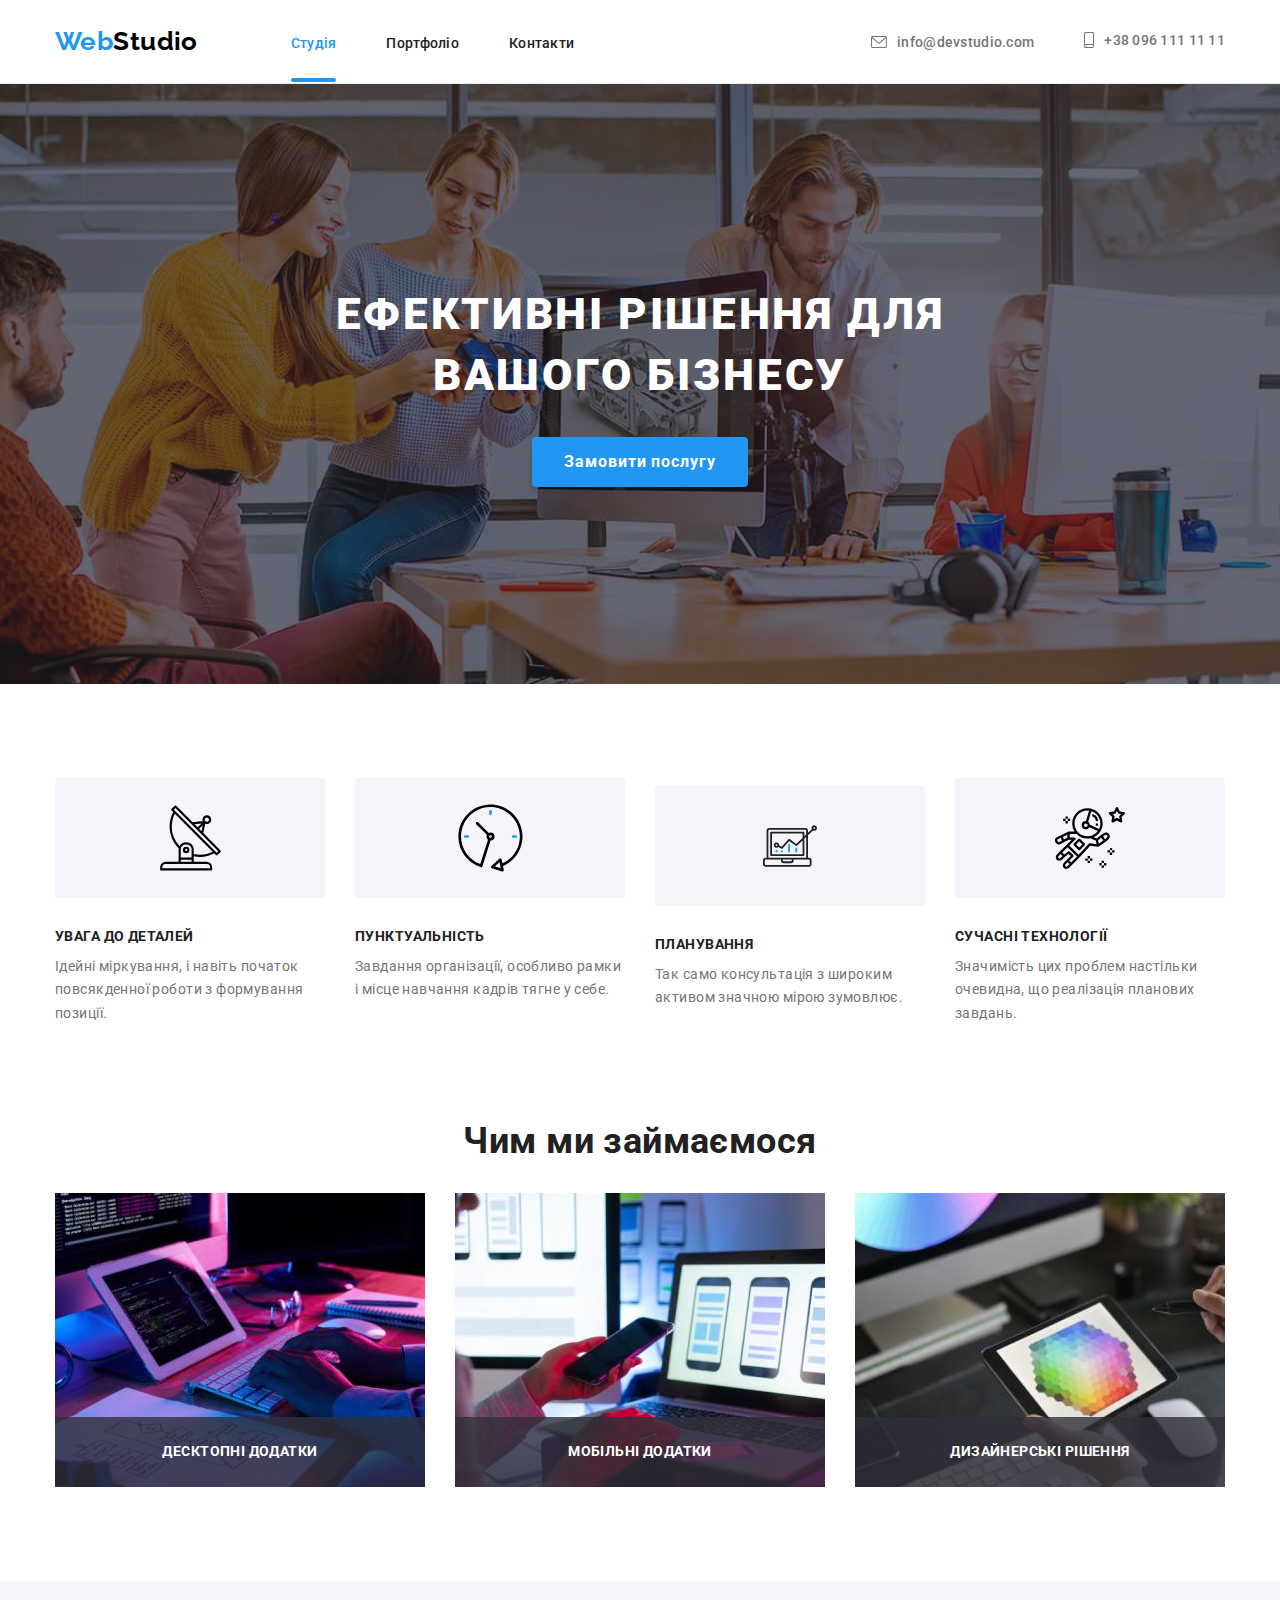
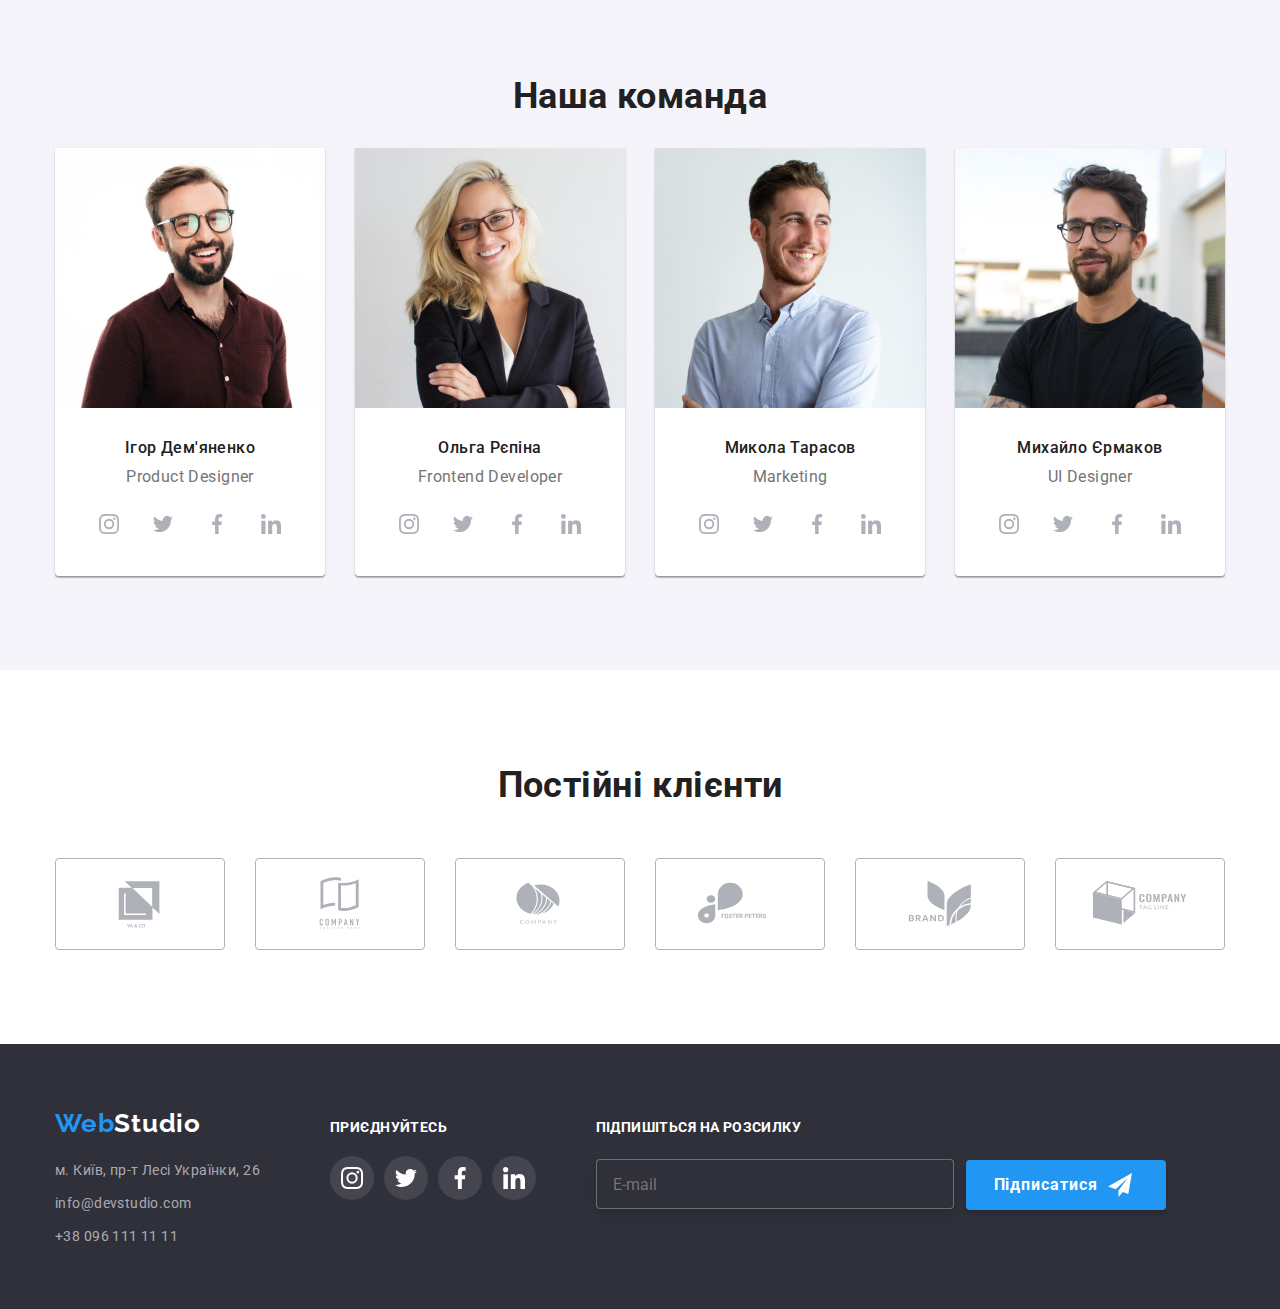
==== commit 071f0391: "Враховані зауваження ментора по ДЗ" ====
--- a/index.html
+++ b/index.html
@@ -459,7 +459,8 @@
     
     
                 <div class="socials">
-                    <!-- Social actions -->
+
+<!-- Social actions -->
                     <p class="social-title">
                         приєднуйтесь
                     </p>
@@ -501,7 +502,7 @@
                         </li>
                 </div>
     
-                <!-- subscription -->
+<!-- subscription -->
                 <div class="subscription">
                     <p class="subscription-text">Підпишіться на розсилку</p>
                     <div class="subscription-field">
@@ -553,7 +554,7 @@
         
                     <div class="form-field">
                         <label for="email">Пошта</label>
-                        <input class="form-input" type="email" name="mail" id="mail">
+                        <input class="form-input" type="email" name="mail" id="email">
                         <svg class="modal-icon" width="15px" height="12px">
                             <use href="./images/icons.svg#icon-mail-2">
                             </use>
--- a/css/styles.css
+++ b/css/styles.css
@@ -565,15 +565,19 @@
 
 
 .modal-title {
+    display: flex;
+        align-items: center;
+        justify-content: center;
+
+    margin: auto;
+    margin-bottom: 12px;
+    padding: 0;
+
     font-weight: 700;
     font-size: 20px;
     line-height: 23px;
 
-    margin: 0;
-    margin-bottom: 12px;
-    padding: 0;
-
-    columns: var(--text-color);
+    color: var(--text-color);
 }
 
 .form {
@@ -664,7 +668,6 @@
 
     color: var(--background-color);
     background-color: var(--main-button-color);
-    box-shadow: 0px 4px 4px rgba(0, 0, 0, 0.15);
     border-radius: 4px;
     border: none;
 
@@ -692,6 +695,7 @@
 .label-checkbox {
     display: flex;
     align-items: center;
+    justify-content: center;
     }
 
 .icon {
@@ -999,7 +1003,7 @@
 .subscription {
 display: inline-block;
 flex-direction: column;
-margin-left: 93px;
+margin: 0 auto;
 }
 
 .subscription-text {
@@ -1017,7 +1021,7 @@
 .subscription-field {
     display: flex;
     flex-direction: row;
-align-items: baseline;
+    align-items: baseline;
 }
 
 .subscription input {
@@ -1026,7 +1030,9 @@
 
     height: 50px;
     width: 358px;
-
+    font-size: 16px;
+
+    color: var(--background-color);
     background-color: var(--social-actions-color);
     border: 1px solid rgba(255, 255, 255, 0.3);
     filter: drop-shadow(0px 4px 4px rgba(0, 0, 0, 0.15));
@@ -1067,4 +1073,5 @@
 .subscription-icon {
 fill: var(--background-color);
 margin-left: 10px;
-}+}
+
